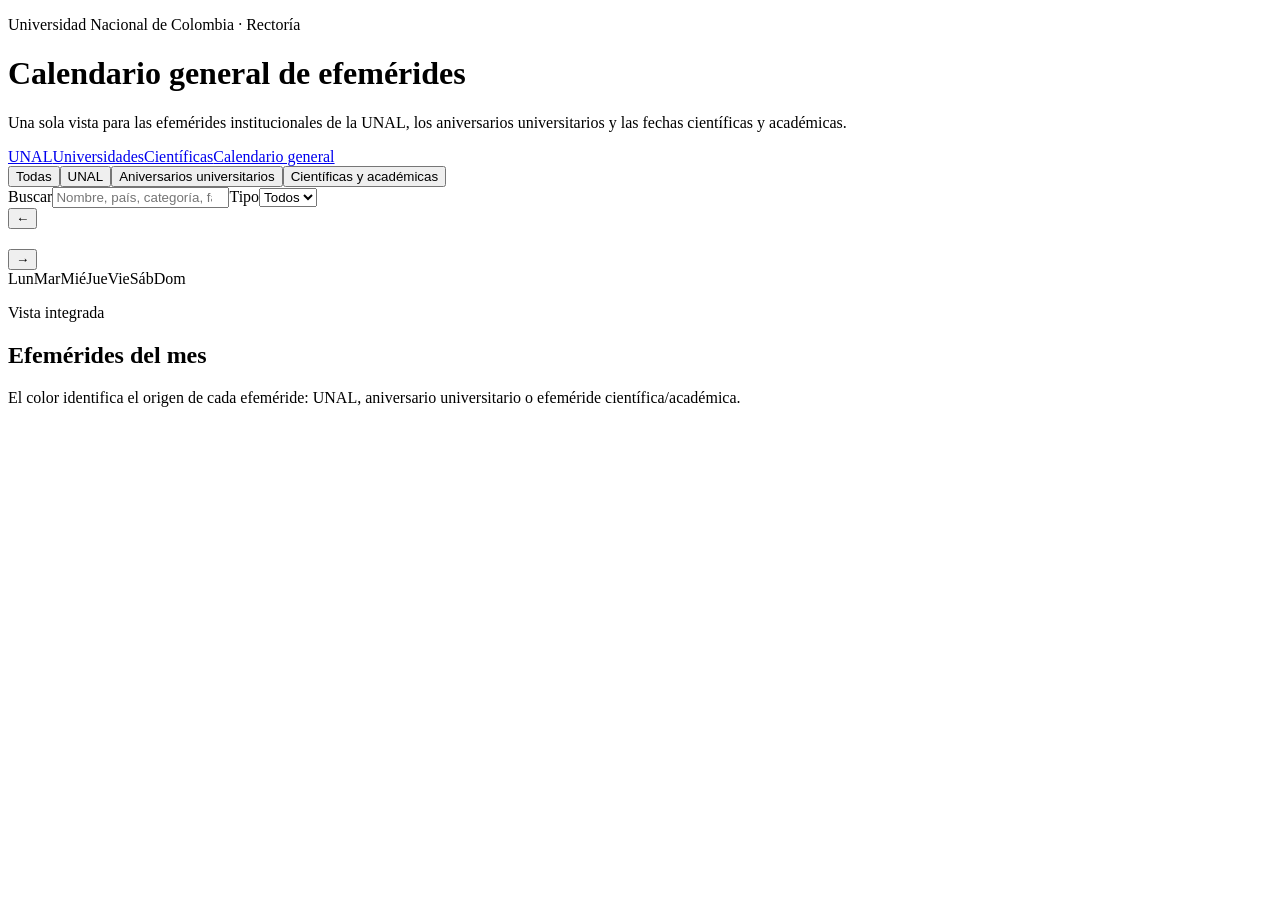
==== calendario.html @ 7f0fc120 "Add unified efemérides calendar" ====
<!doctype html><html lang="es"><head><meta charset="utf-8"><meta name="viewport" content="width=device-width,initial-scale=1"><title>Calendario general de efemérides</title><meta name="description" content="Calendario integrado de efemérides UNAL, universitarias y científicas."><link rel="stylesheet" href="calendarios.css"></head><body data-page="general"><header class="topbar"><div><p class="eyebrow">Universidad Nacional de Colombia · Rectoría</p><h1>Calendario general de efemérides</h1><p class="subtitle">Una sola vista para las efemérides institucionales de la UNAL, los aniversarios universitarios y las fechas científicas y académicas.</p></div><nav class="nav"><a href="index.html">UNAL</a><a href="universidades.html">Universidades</a><a href="cientificas.html">Científicas</a><a class="active" href="calendario.html">Calendario general</a></nav></header><main><section class="legend"><button class="legend-filter active" data-source=""><i class="dot all"></i>Todas</button><button class="legend-filter" data-source="unal"><i class="dot unal"></i>UNAL</button><button class="legend-filter" data-source="universidad"><i class="dot university"></i>Aniversarios universitarios</button><button class="legend-filter" data-source="cientifica"><i class="dot sci"></i>Científicas y académicas</button></section><section class="controls general-controls"><label>Buscar<input id="searchInput" type="search" placeholder="Nombre, país, categoría, facultad o tema"></label><label>Tipo<select id="typeFilter"><option value="">Todos</option></select></label></section><section class="calendar-card"><div class="calendar-toolbar"><button id="prevMonth" class="icon-button">←</button><div><h2 id="monthTitle"></h2><p id="monthSubtitle"></p></div><button id="nextMonth" class="icon-button">→</button></div><div class="weekdays"><span>Lun</span><span>Mar</span><span>Mié</span><span>Jue</span><span>Vie</span><span>Sáb</span><span>Dom</span></div><div id="calendar" class="calendar"></div></section><section class="list-card"><p class="eyebrow">Vista integrada</p><h2>Efemérides del mes</h2><div id="monthList" class="event-list"></div></section></main><dialog id="detailDialog"><button id="closeDialog" class="dialog-close">×</button><div id="dialogContent"></div></dialog><footer>El color identifica el origen de cada efeméride: UNAL, aniversario universitario o efeméride científica/académica.</footer><script src="calendario.js"></script></body></html>
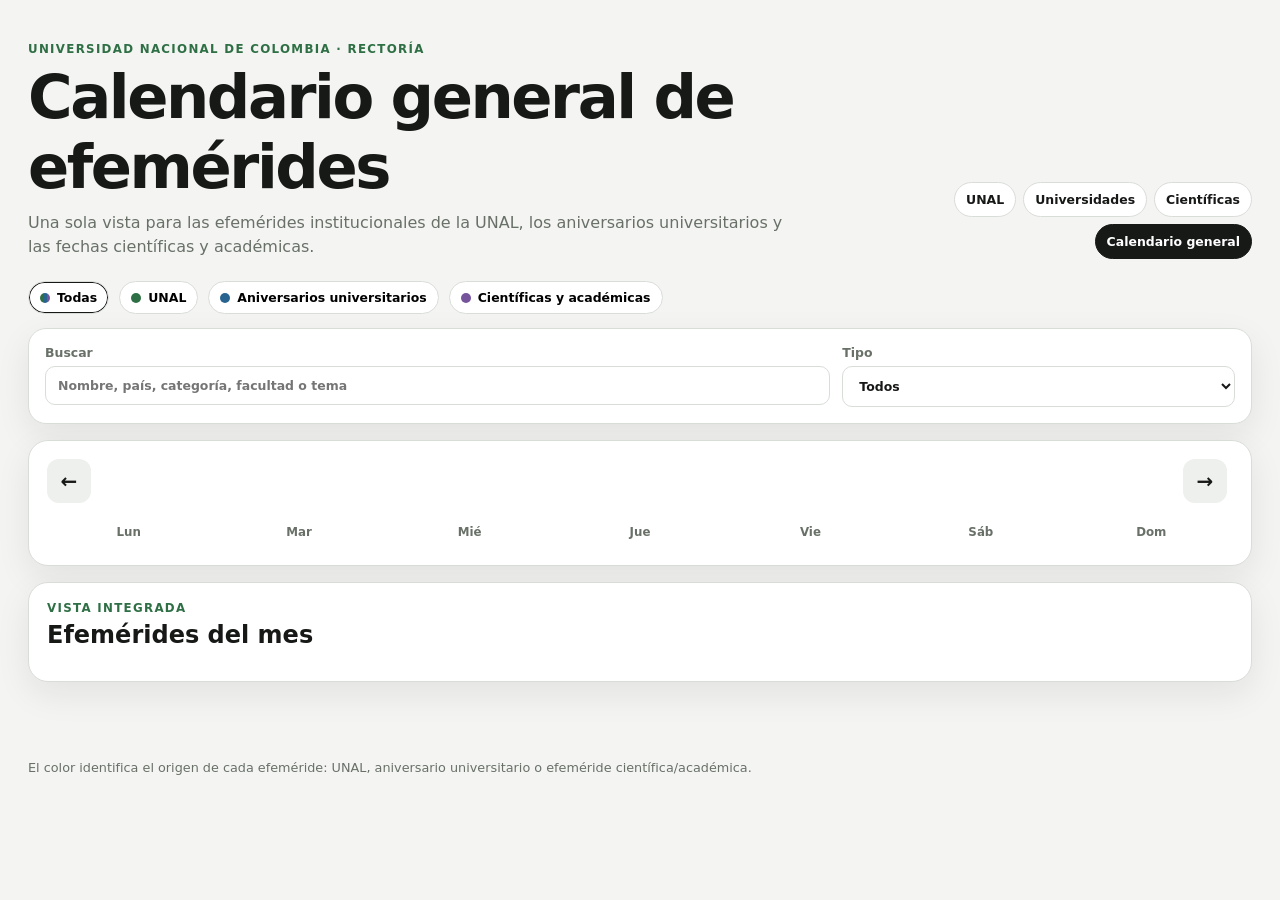
==== commit 9d23e5f6: "Renueva carga del calendario general" ====
--- a/calendario.html
+++ b/calendario.html
@@ -1 +1 @@
-<!doctype html><html lang="es"><head><meta charset="utf-8"><meta name="viewport" content="width=device-width,initial-scale=1"><title>Calendario general de efemérides</title><meta name="description" content="Calendario integrado de efemérides UNAL, universitarias y científicas."><link rel="stylesheet" href="calendarios.css"></head><body data-page="general"><header class="topbar"><div><p class="eyebrow">Universidad Nacional de Colombia · Rectoría</p><h1>Calendario general de efemérides</h1><p class="subtitle">Una sola vista para las efemérides institucionales de la UNAL, los aniversarios universitarios y las fechas científicas y académicas.</p></div><nav class="nav"><a href="index.html">UNAL</a><a href="universidades.html">Universidades</a><a href="cientificas.html">Científicas</a><a class="active" href="calendario.html">Calendario general</a></nav></header><main><section class="legend"><button class="legend-filter active" data-source=""><i class="dot all"></i>Todas</button><button class="legend-filter" data-source="unal"><i class="dot unal"></i>UNAL</button><button class="legend-filter" data-source="universidad"><i class="dot university"></i>Aniversarios universitarios</button><button class="legend-filter" data-source="cientifica"><i class="dot sci"></i>Científicas y académicas</button></section><section class="controls general-controls"><label>Buscar<input id="searchInput" type="search" placeholder="Nombre, país, categoría, facultad o tema"></label><label>Tipo<select id="typeFilter"><option value="">Todos</option></select></label></section><section class="calendar-card"><div class="calendar-toolbar"><button id="prevMonth" class="icon-button">←</button><div><h2 id="monthTitle"></h2><p id="monthSubtitle"></p></div><button id="nextMonth" class="icon-button">→</button></div><div class="weekdays"><span>Lun</span><span>Mar</span><span>Mié</span><span>Jue</span><span>Vie</span><span>Sáb</span><span>Dom</span></div><div id="calendar" class="calendar"></div></section><section class="list-card"><p class="eyebrow">Vista integrada</p><h2>Efemérides del mes</h2><div id="monthList" class="event-list"></div></section></main><dialog id="detailDialog"><button id="closeDialog" class="dialog-close">×</button><div id="dialogContent"></div></dialog><footer>El color identifica el origen de cada efeméride: UNAL, aniversario universitario o efeméride científica/académica.</footer><script src="calendario.js"></script></body></html>+<!doctype html><html lang="es"><head><meta charset="utf-8"><meta name="viewport" content="width=device-width,initial-scale=1"><title>Calendario general de efemérides</title><meta name="description" content="Calendario integrado de efemérides UNAL, universitarias y científicas."><link rel="stylesheet" href="calendarios.css"></head><body data-page="general"><header class="topbar"><div><p class="eyebrow">Universidad Nacional de Colombia · Rectoría</p><h1>Calendario general de efemérides</h1><p class="subtitle">Una sola vista para las efemérides institucionales de la UNAL, los aniversarios universitarios y las fechas científicas y académicas.</p></div><nav class="nav"><a href="index.html">UNAL</a><a href="universidades.html">Universidades</a><a href="cientificas.html">Científicas</a><a class="active" href="calendario.html">Calendario general</a></nav></header><main><section class="legend"><button class="legend-filter active" data-source=""><i class="dot all"></i>Todas</button><button class="legend-filter" data-source="unal"><i class="dot unal"></i>UNAL</button><button class="legend-filter" data-source="universidad"><i class="dot university"></i>Aniversarios universitarios</button><button class="legend-filter" data-source="cientifica"><i class="dot sci"></i>Científicas y académicas</button></section><section class="controls general-controls"><label>Buscar<input id="searchInput" type="search" placeholder="Nombre, país, categoría, facultad o tema"></label><label>Tipo<select id="typeFilter"><option value="">Todos</option></select></label></section><section class="calendar-card"><div class="calendar-toolbar"><button id="prevMonth" class="icon-button">←</button><div><h2 id="monthTitle"></h2><p id="monthSubtitle"></p></div><button id="nextMonth" class="icon-button">→</button></div><div class="weekdays"><span>Lun</span><span>Mar</span><span>Mié</span><span>Jue</span><span>Vie</span><span>Sáb</span><span>Dom</span></div><div id="calendar" class="calendar"></div></section><section class="list-card"><p class="eyebrow">Vista integrada</p><h2>Efemérides del mes</h2><div id="monthList" class="event-list"></div></section></main><dialog id="detailDialog"><button id="closeDialog" class="dialog-close">×</button><div id="dialogContent"></div></dialog><footer>El color identifica el origen de cada efeméride: UNAL, aniversario universitario o efeméride científica/académica.</footer><script src="calendario.js?v=20261005-1"></script></body></html>
--- a/calendarios.css
+++ b/calendarios.css
@@ -0,0 +1,5 @@
+:root{--bg:#f4f5f3;--surface:#fff;--ink:#171917;--muted:#687068;--line:#d9ddd8;--unal:#2f6f45;--unal-soft:#e7f0e9;--uni:#28648f;--uni-soft:#e7f0f7;--sci:#76549b;--sci-soft:#f0e9f7;--shadow:0 12px 34px rgba(21,30,24,.08)}
+*{box-sizing:border-box}body{margin:0;font-family:Inter,ui-sans-serif,system-ui,-apple-system,BlinkMacSystemFont,"Segoe UI",sans-serif;background:var(--bg);color:var(--ink)}button,input,select{font:inherit}.topbar{max-width:1280px;margin:0 auto;padding:42px 28px 22px;display:flex;justify-content:space-between;gap:24px;align-items:flex-end}.eyebrow{margin:0 0 6px;text-transform:uppercase;letter-spacing:.11em;font-size:.74rem;font-weight:800;color:var(--unal)}h1{margin:0;font-size:clamp(2rem,5vw,3.8rem);letter-spacing:-.04em}.subtitle{margin:9px 0 0;color:var(--muted);max-width:780px;line-height:1.5}.nav{display:flex;flex-wrap:wrap;gap:7px;justify-content:flex-end}.nav a{padding:9px 11px;border:1px solid var(--line);border-radius:999px;text-decoration:none;color:var(--ink);font-size:.78rem;font-weight:750;background:#fff}.nav a.active{background:var(--ink);color:#fff;border-color:var(--ink)}main{max-width:1280px;margin:0 auto;padding:0 28px 60px}.legend{display:flex;gap:10px;flex-wrap:wrap;align-items:center;margin-bottom:14px}.legend span,.legend-filter{border:1px solid var(--line);background:#fff;border-radius:999px;padding:8px 11px;font-size:.78rem;font-weight:750;display:inline-flex;gap:7px;align-items:center}.legend-filter{cursor:pointer}.legend-filter.active{box-shadow:inset 0 0 0 1px var(--ink)}.dot{width:10px;height:10px;border-radius:50%;display:inline-block}.dot.unal{background:var(--unal)}.dot.university{background:var(--uni)}.dot.sci{background:var(--sci)}.dot.all{background:linear-gradient(90deg,var(--unal) 0 33%,var(--uni) 33% 66%,var(--sci) 66%)}
+.controls{background:var(--surface);border:1px solid var(--line);border-radius:18px;padding:16px;display:grid;grid-template-columns:2fr 1fr;gap:12px;box-shadow:var(--shadow)}label{font-size:.78rem;color:var(--muted);font-weight:750}input,select{display:block;width:100%;margin-top:6px;padding:11px 12px;border:1px solid var(--line);border-radius:10px;background:#fff;color:var(--ink)}.calendar-card,.list-card{background:var(--surface);border:1px solid var(--line);border-radius:20px;padding:18px;box-shadow:var(--shadow);margin-top:16px}.calendar-toolbar{display:grid;grid-template-columns:50px 1fr 50px;align-items:center;gap:12px;text-align:center;margin-bottom:14px}.calendar-toolbar h2{margin:0;text-transform:capitalize}.calendar-toolbar p{margin:4px 0 0;color:var(--muted);font-size:.84rem}.icon-button{width:44px;height:44px;border:0;border-radius:12px;background:#eef0ed;color:var(--ink);font-size:1.25rem;font-weight:800;cursor:pointer}.weekdays,.calendar{display:grid;grid-template-columns:repeat(7,1fr);gap:7px}.weekdays span{text-align:center;color:var(--muted);font-size:.74rem;font-weight:700;padding:8px 0}.day{min-height:150px;background:#fafbfa;border:1px solid var(--line);border-radius:12px;padding:8px;overflow:hidden}.day.outside{opacity:.34}.day-number{font-size:.78rem;color:var(--muted);font-weight:800;margin-bottom:6px}.event-chip{width:100%;text-align:left;border:0;border-radius:9px;margin:4px 0;padding:8px 9px;line-height:1.2;cursor:pointer}.event-chip.unal{background:var(--unal-soft);color:#173d27}.event-chip.universidad{background:var(--uni-soft);color:#17425f}.event-chip.cientifica{background:var(--sci-soft);color:#4f326d}.event-chip-title{display:block;font-size:.72rem;font-weight:780;line-height:1.2}.event-chip-meta{display:block;margin-top:4px;font-size:.61rem;opacity:.8}.more{font-size:.69rem;color:var(--muted);padding:4px 2px}.list-card h2{margin:0}.event-list{display:grid;gap:8px;margin-top:14px}.event-row{border:1px solid var(--line);border-left:5px solid var(--line);border-radius:12px;padding:12px 14px;display:grid;grid-template-columns:82px 1fr auto;gap:14px;align-items:center;background:#fff}.event-row.unal{border-left-color:var(--unal)}.event-row.universidad{border-left-color:var(--uni)}.event-row.cientifica{border-left-color:var(--sci)}.event-date{font-weight:850}.event-row h3{margin:0;font-size:.95rem}.event-row p{margin:4px 0 0;color:var(--muted);font-size:.8rem;line-height:1.4}.event-row button{border:0;background:transparent;font-weight:800;cursor:pointer}.event-row.unal button{color:var(--unal)}.event-row.universidad button{color:var(--uni)}.event-row.cientifica button{color:var(--sci)}.badge{display:inline-block;margin-top:6px;padding:4px 8px;border-radius:999px;background:#f0f1ef;font-size:.68rem;font-weight:750;color:#555}.variable-box{margin-top:18px;padding-top:14px;border-top:1px solid var(--line)}dialog{width:min(760px,calc(100vw - 30px));border:0;border-radius:20px;padding:26px;box-shadow:0 25px 80px rgba(0,0,0,.25)}dialog::backdrop{background:rgba(12,18,14,.62)}.dialog-close{position:absolute;right:14px;top:10px;border:0;background:transparent;font-size:1.8rem;cursor:pointer}.detail-meta{display:grid;grid-template-columns:repeat(2,1fr);gap:10px;margin:18px 0}.detail-meta div{padding:10px 12px;background:#f5f6f4;border-radius:10px}.detail-meta small{display:block;color:var(--muted);margin-bottom:3px}.detail-desc{line-height:1.55;color:#343934}.empty{color:var(--muted);padding:18px 4px}footer{max-width:1280px;margin:0 auto;padding:18px 28px 46px;color:var(--muted);font-size:.8rem}
+@media(max-width:850px){.topbar{align-items:flex-start;flex-direction:column}.nav{justify-content:flex-start}.day{min-height:120px}}
+@media(max-width:650px){main,.topbar,footer{padding-left:12px;padding-right:12px}.topbar{padding-top:26px}.nav{width:100%}.nav a{font-size:.72rem}.controls{grid-template-columns:1fr;padding:13px}.calendar-card,.list-card{padding:11px;border-radius:14px}.calendar-toolbar{grid-template-columns:42px 1fr 42px;gap:6px}.icon-button{width:40px;height:40px}.weekdays,.calendar{grid-template-columns:repeat(7,minmax(0,1fr));gap:3px}.weekdays span{font-size:.59rem}.day,.day.outside{min-height:60px;padding:4px 2px;border-radius:8px;opacity:1;text-align:center}.day.outside{opacity:.27}.day-number{margin:0 0 5px;font-size:.67rem}.event-chip{display:inline-block;width:9px;height:9px;padding:0;margin:1px;border-radius:50%;vertical-align:middle;pointer-events:none}.event-chip-title,.event-chip-meta{display:none}.more{font-size:.5rem;padding:1px}.event-row{grid-template-columns:59px minmax(0,1fr);gap:9px;padding:10px}.event-row button{grid-column:2;justify-self:start;padding:5px 0}.detail-meta{grid-template-columns:1fr}dialog{width:calc(100vw - 20px);max-height:calc(100dvh - 20px);overflow-y:auto;padding:22px 16px}}
